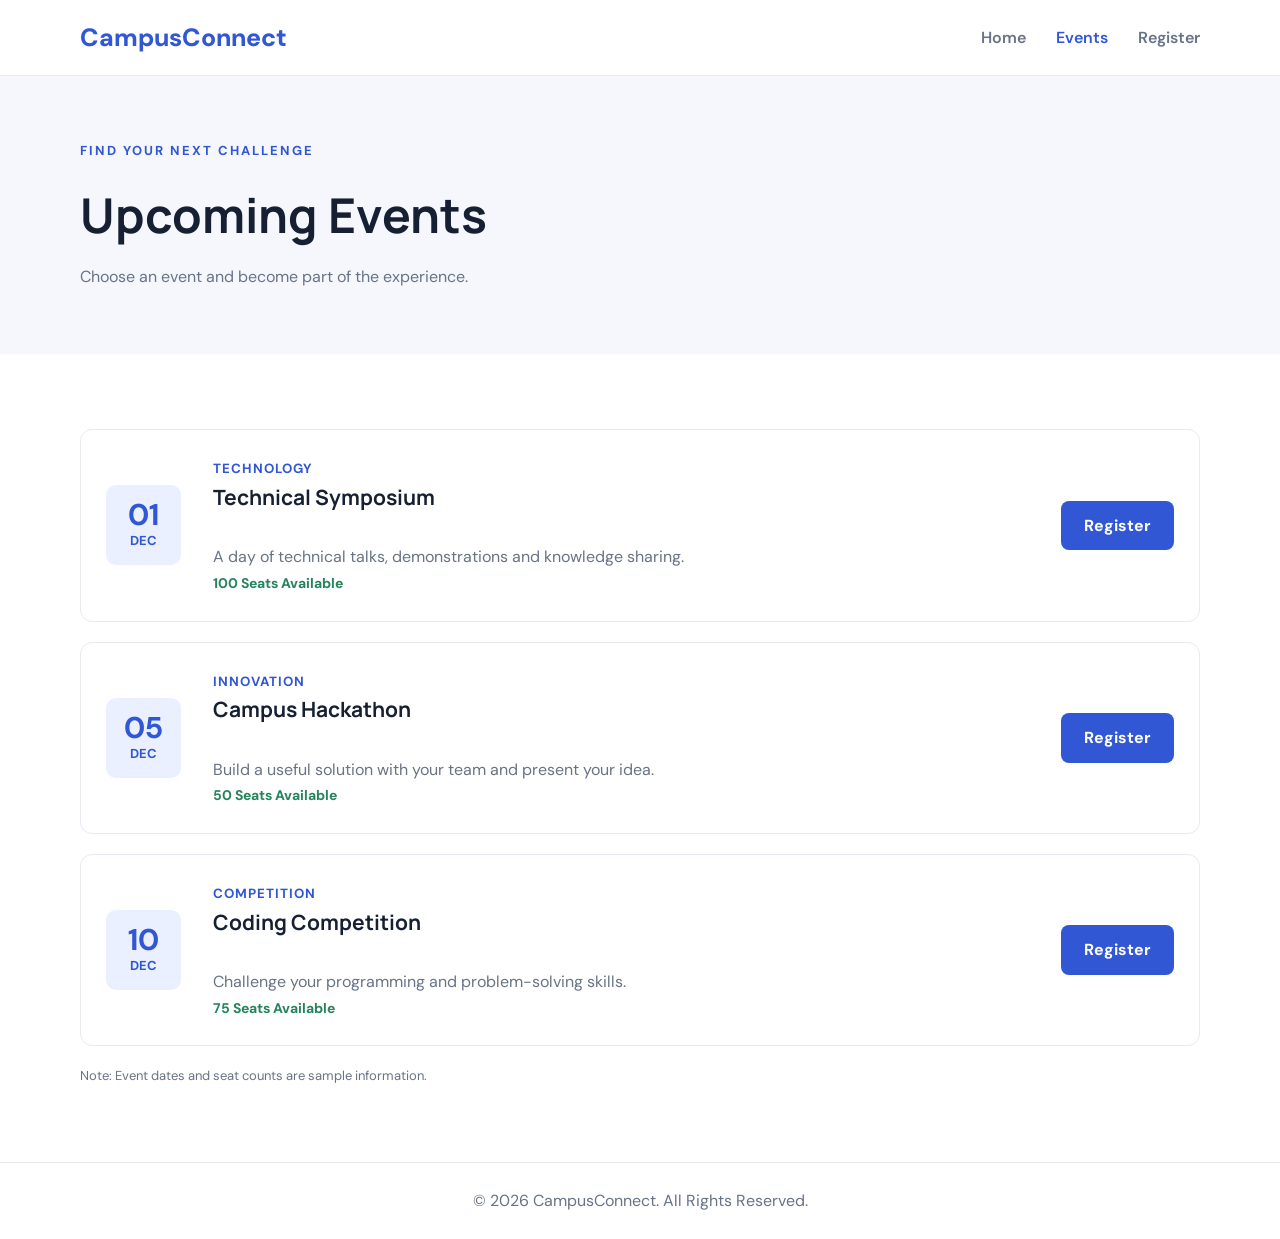
==== events.html @ a7af392e "setting all pages and style" ====
<!DOCTYPE html>
<html lang="en">
<head>
    <meta charset="UTF-8">
    <meta name="viewport" content="width=device-width, initial-scale=1.0">
    <title>CampusConnect | Events</title>
    <link rel="stylesheet" href="style.css">
</head>
<body>

<header>
    <div class="container nav">
        <a href="index.html" class="logo">CampusConnect</a>

        <nav>
            <a href="index.html">Home</a>
            <a class="active" href="events.html">Events</a>
            <a href="register.html">Register</a>
        </nav>
    </div>
</header>

<section class="page-banner">
    <div class="container">
        <p class="eyebrow">FIND YOUR NEXT CHALLENGE</p>
        <h1>Upcoming Events</h1>
        <p>Choose an event and become part of the experience.</p>
    </div>
</section>

<section class="container section">

    <div class="event-list">

        <div class="event-row">
            <div class="event-date">
                <strong>01</strong>
                <span>DEC</span>
            </div>

            <div>
                <small>TECHNOLOGY</small>
                <h2>Technical Symposium</h2>
                <p>A day of technical talks, demonstrations and knowledge sharing.</p>
                <strong class="seats">100 Seats Available</strong>
            </div>

            <a href="register.html?event=Technical%20Symposium" class="btn">
                Register
            </a>
        </div>

        <div class="event-row">
            <div class="event-date purple">
                <strong>05</strong>
                <span>DEC</span>
            </div>

            <div>
                <small>INNOVATION</small>
                <h2>Campus Hackathon</h2>
                <p>Build a useful solution with your team and present your idea.</p>
                <strong class="seats">50 Seats Available</strong>
            </div>

            <a href="register.html?event=Campus%20Hackathon" class="btn">
                Register
            </a>
        </div>

        <div class="event-row">
            <div class="event-date orange">
                <strong>10</strong>
                <span>DEC</span>
            </div>

            <div>
                <small>COMPETITION</small>
                <h2>Coding Competition</h2>
                <p>Challenge your programming and problem-solving skills.</p>
                <strong class="seats">75 Seats Available</strong>
            </div>

            <a href="register.html?event=Coding%20Competition" class="btn">
                Register
            </a>
        </div>

    </div>

    <p class="note">Note: Event dates and seat counts are sample information.</p>

</section>

<footer>
    <p>© 2026 CampusConnect. All Rights Reserved.</p>
</footer>

</body>
</html>
---- style.css ----
@import url('https://fonts.googleapis.com/css2?family=DM+Sans:wght@400;500;600;700&family=Manrope:wght@400;500;600;700;800&display=swap');

* {
    margin: 0;
    padding: 0;
    box-sizing: border-box;
}

:root {
    --primary: #3157d5;
    --dark: #172033;
    --gray: #687386;
    --light: #f5f7fc;
    --border: #e7eaf1;
}

body {
    font-family: 'DM Sans', sans-serif;
    color: var(--dark);
    line-height: 1.6;
}

h1, h2, h3 {
    font-family: 'Manrope', sans-serif;
}

.container {
    width: min(1120px, 92%);
    margin: auto;
}

/* Navigation */

header {
    background: white;
    border-bottom: 1px solid var(--border);
    position: sticky;
    top: 0;
    z-index: 10;
}

.nav {
    min-height: 75px;
    display: flex;
    justify-content: space-between;
    align-items: center;
}

.logo {
    font-size: 25px;
    font-weight: 800;
    color: var(--primary);
    text-decoration: none;
}

nav {
    display: flex;
    gap: 30px;
}

nav a {
    text-decoration: none;
    color: var(--gray);
    font-weight: 600;
}

nav a:hover,
nav a.active {
    color: var(--primary);
}

/* Hero section */

.hero {
    padding: 110px 0;
    background: linear-gradient(120deg, #edf1ff, #f8faff);
}

.eyebrow {
    color: var(--primary);
    font-size: 13px;
    font-weight: 700;
    letter-spacing: 2px;
    margin-bottom: 15px;
}

.hero h1 {
    font-size: clamp(40px, 7vw, 75px);
    line-height: 1.1;
    margin-bottom: 22px;
}

.hero h1 span {
    color: var(--primary);
}

.hero p:not(.eyebrow) {
    color: var(--gray);
    max-width: 570px;
    margin-bottom: 28px;
    font-size: 17px;
}

/* Buttons */

.btn {
    display: inline-block;
    background: var(--primary);
    color: white;
    padding: 12px 23px;
    border-radius: 8px;
    border: none;
    text-decoration: none;
    font-weight: 700;
    cursor: pointer;
    transition: 0.2s;
}

.btn:hover {
    background: #2445b5;
    transform: translateY(-2px);
}

.secondary {
    background: white;
    color: var(--dark);
    border: 1px solid var(--border);
    margin-left: 8px;
}

.secondary:hover {
    background: #edf1ff;
    color: var(--primary);
}

.light {
    background: white;
    color: var(--primary);
}

/* General sections */

.section {
    padding-top: 75px;
    padding-bottom: 75px;
}

.section h2 {
    font-size: 32px;
    margin-bottom: 30px;
}

/* Event cards */

.cards {
    display: grid;
    grid-template-columns: repeat(3, 1fr);
    gap: 22px;
}

.card {
    border: 1px solid var(--border);
    border-radius: 14px;
    overflow: hidden;
    transition: 0.2s;
}

.card:hover {
    transform: translateY(-5px);
    box-shadow: 0 10px 30px rgba(0, 0, 0, 0.08);
}

.event-image {
    height: 160px;
    display: flex;
    justify-content: center;
    align-items: center;
    color: white;
    font-size: 30px;
    font-weight: 800;
}

.blue {
    background: linear-gradient(135deg, #3157d5, #79a7ed);
}

.purple {
    background: linear-gradient(135deg, #6545b8, #b08ae8);
}

.orange {
    background: linear-gradient(135deg, #e0783f, #f4bb70);
}

.card-content {
    padding: 22px;
}

.card-content h3 {
    margin-bottom: 10px;
}

.card-content p {
    color: var(--gray);
    margin-bottom: 15px;
}

.card-content a {
    color: var(--primary);
    font-weight: 700;
    text-decoration: none;
}

/* CTA section */

.cta {
    background: #243b8f;
    color: white;
    padding: 55px 0;
    text-align: center;
}

.cta h2 {
    margin-bottom: 25px;
}

/* Inner page banner */

.page-banner {
    background: var(--light);
    padding: 65px 0;
}

.page-banner h1 {
    font-size: 48px;
    margin-bottom: 10px;
}

.page-banner p:last-child {
    color: var(--gray);
}

/* Events page */

.event-list {
    display: grid;
    gap: 20px;
}

.event-row {
    display: grid;
    grid-template-columns: 85px 1fr auto;
    gap: 22px;
    align-items: center;
    padding: 25px;
    border: 1px solid var(--border);
    border-radius: 12px;
}

.event-date {
    height: 80px;
    width: 75px;
    border-radius: 10px;
    background: #eaf0ff;
    color: var(--primary);
    display: flex;
    flex-direction: column;
    justify-content: center;
    align-items: center;
}

.event-date strong {
    font-size: 30px;
    line-height: 1.1;
}

.event-date span {
    font-size: 13px;
    font-weight: 700;
}

.event-row small {
    color: var(--primary);
    font-weight: 700;
    letter-spacing: 1px;
}

.event-row h2 {
    font-size: 21px;
}

.event-row p {
    color: var(--gray);
}

.seats {
    color: #25845c;
    font-size: 14px;
}

.note {
    color: var(--gray);
    font-size: 13px;
    margin-top: 20px;
}

/* Registration form */

.form-section {
    display: flex;
    justify-content: center;
}

form {
    width: 100%;
    max-width: 620px;
    padding: 32px;
    border: 1px solid var(--border);
    border-radius: 14px;
    box-shadow: 0 10px 30px rgba(0, 0, 0, 0.05);
}

form h2 {
    margin-bottom: 5px;
}

form p {
    color: var(--gray);
}

form label {
    display: block;
    margin-top: 18px;
    margin-bottom: 7px;
    font-weight: 700;
}

form input,
form select {
    width: 100%;
    padding: 13px;
    border: 1px solid #d8deea;
    border-radius: 7px;
    font-size: 15px;
}

form input:focus,
form select:focus {
    outline: 2px solid #cbd7ff;
    border-color: var(--primary);
}

.submit-btn {
    width: 100%;
    margin-top: 25px;
}

.success-message {
    color: #218052;
    font-weight: 700;
    margin-top: 15px;
}

/* Footer */

footer {
    padding: 25px;
    text-align: center;
    border-top: 1px solid var(--border);
    color: var(--gray);
}

/* Responsive design */

@media (max-width: 760px) {

    .nav {
        flex-direction: column;
        padding: 15px 0;
        gap: 12px;
    }

    nav {
        gap: 20px;
    }

    .hero {
        padding: 75px 0;
    }

    .cards {
        grid-template-columns: 1fr;
    }

    .event-row {
        grid-template-columns: 65px 1fr;
    }

    .event-row .btn {
        grid-column: 2;
        justify-self: start;
    }

    .cta h2 {
        font-size: 24px;
    }

    .page-banner h1 {
        font-size: 36px;
    }
}

@media (max-width: 420px) {

    .hero h1 {
        font-size: 39px;
    }

    .secondary {
        margin: 10px 0 0;
    }

    form {
        padding: 20px;
    }

    nav {
        gap: 14px;
    }
}
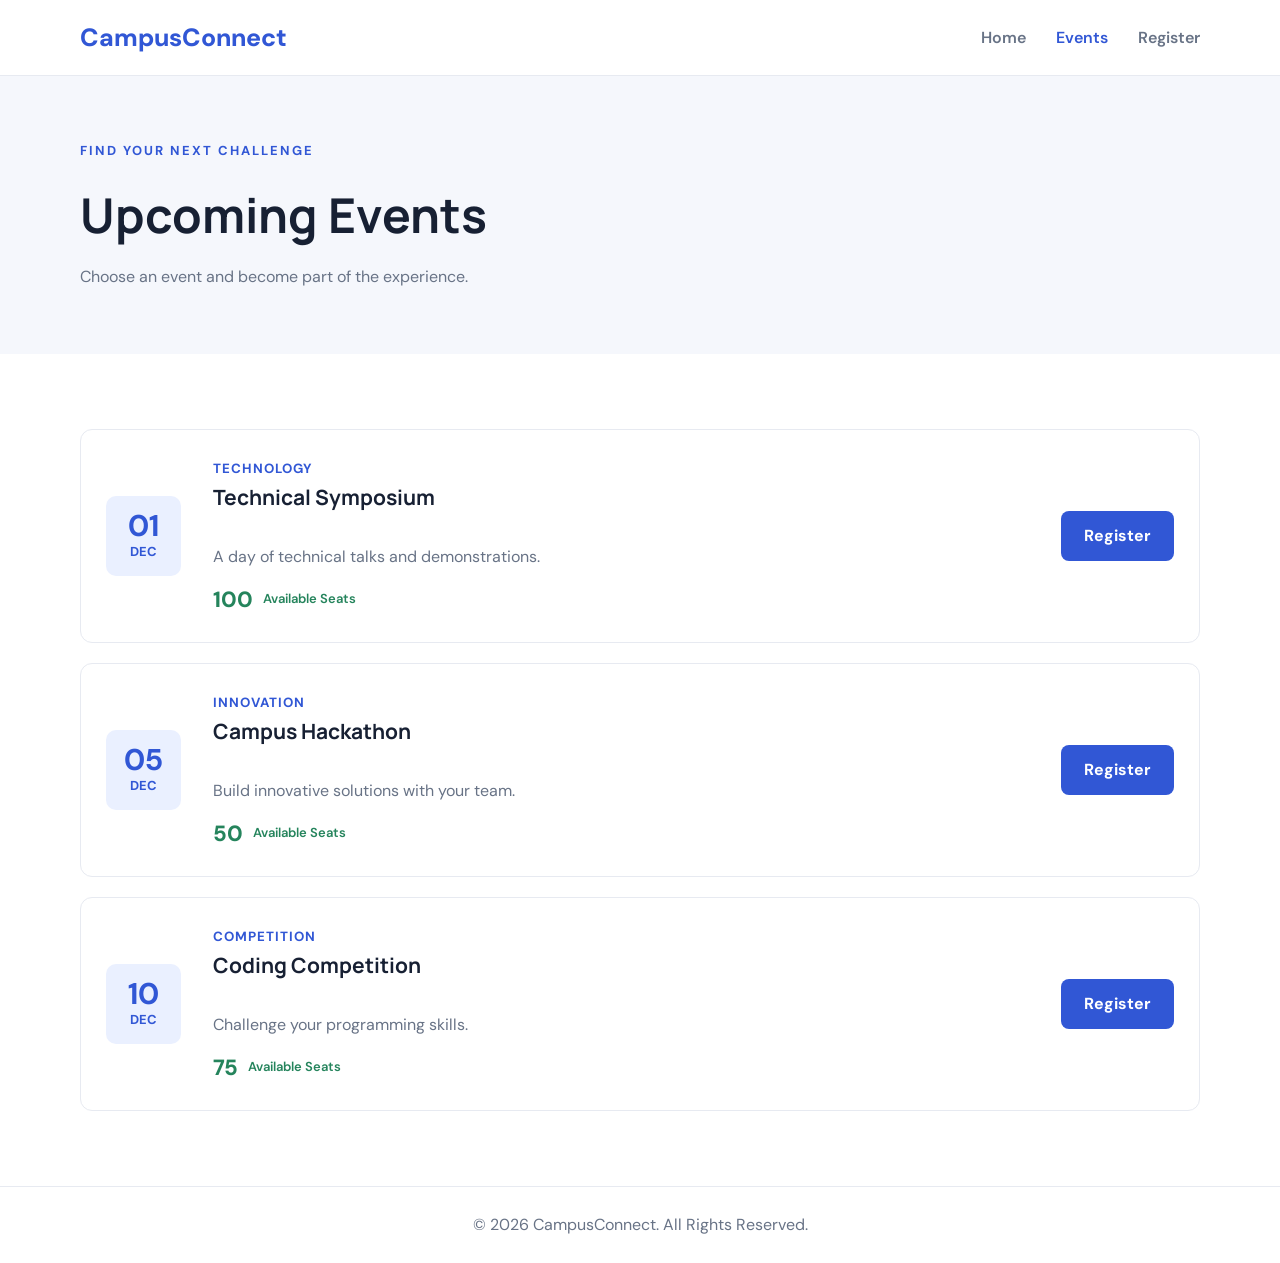
==== commit 0783884c: "Add available seat count to event listings" ====
--- a/events.html
+++ b/events.html
@@ -41,13 +41,16 @@
             <div>
                 <small>TECHNOLOGY</small>
                 <h2>Technical Symposium</h2>
-                <p>A day of technical talks, demonstrations and knowledge sharing.</p>
-                <strong class="seats">100 Seats Available</strong>
+                <p>A day of technical talks and demonstrations.</p>
+
+                <div class="seat-info">
+                    <strong>100</strong>
+                    <span>Available Seats</span>
+                </div>
             </div>
 
-            <a href="register.html?event=Technical%20Symposium" class="btn">
-                Register
-            </a>
+            <a href="register.html?event=Technical%20Symposium"
+               class="btn">Register</a>
         </div>
 
         <div class="event-row">
@@ -59,13 +62,16 @@
             <div>
                 <small>INNOVATION</small>
                 <h2>Campus Hackathon</h2>
-                <p>Build a useful solution with your team and present your idea.</p>
-                <strong class="seats">50 Seats Available</strong>
+                <p>Build innovative solutions with your team.</p>
+
+                <div class="seat-info">
+                    <strong>50</strong>
+                    <span>Available Seats</span>
+                </div>
             </div>
 
-            <a href="register.html?event=Campus%20Hackathon" class="btn">
-                Register
-            </a>
+            <a href="register.html?event=Campus%20Hackathon"
+               class="btn">Register</a>
         </div>
 
         <div class="event-row">
@@ -77,18 +83,19 @@
             <div>
                 <small>COMPETITION</small>
                 <h2>Coding Competition</h2>
-                <p>Challenge your programming and problem-solving skills.</p>
-                <strong class="seats">75 Seats Available</strong>
+                <p>Challenge your programming skills.</p>
+
+                <div class="seat-info">
+                    <strong>75</strong>
+                    <span>Available Seats</span>
+                </div>
             </div>
 
-            <a href="register.html?event=Coding%20Competition" class="btn">
-                Register
-            </a>
+            <a href="register.html?event=Coding%20Competition"
+               class="btn">Register</a>
         </div>
 
     </div>
-
-    <p class="note">Note: Event dates and seat counts are sample information.</p>
 
 </section>
 
--- a/style.css
+++ b/style.css
@@ -427,4 +427,21 @@
     nav {
         gap: 14px;
     }
+}
+.seat-info {
+    display: flex;
+    align-items: center;
+    gap: 10px;
+    margin-top: 12px;
+    color: #25845c;
+}
+
+.seat-info strong {
+    font-size: 22px;
+    font-weight: 800;
+}
+
+.seat-info span {
+    font-size: 13px;
+    font-weight: 600;
 }
